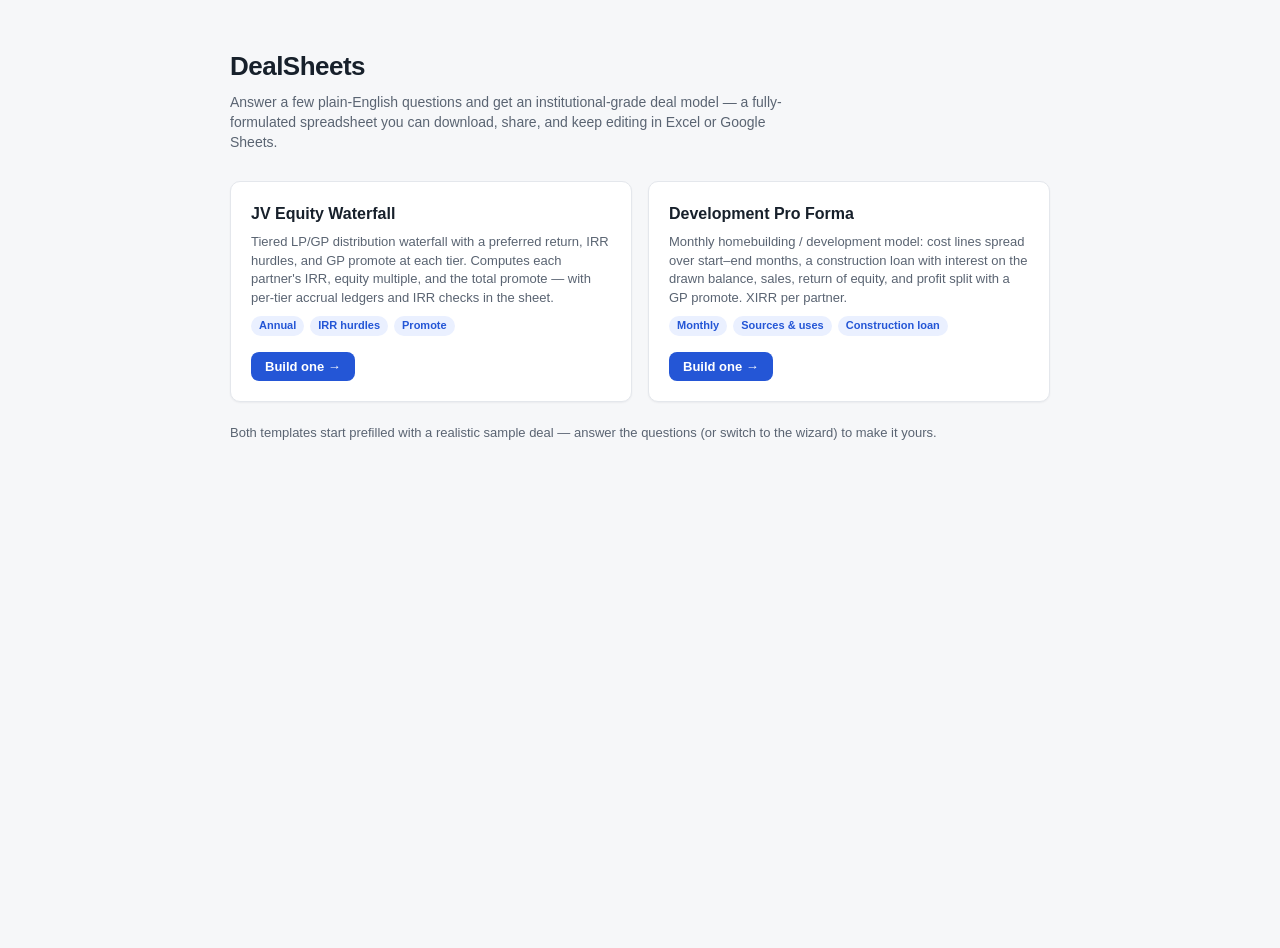
==== dealsheets/index.html @ 5b687bc7 "Add DealSheets app at /dealsheets Deal-model generator (JV waterfall + development pro forma): answe" ====
<!doctype html>
<html lang="en">
  <head>
    <meta charset="UTF-8" />
    
    <meta name="viewport" content="width=device-width, initial-scale=1.0" />
    <title>DealSheets — build deal models from simple questions</title>
    <script type="module" crossorigin src="/dealsheets/assets/index-zKl53fLF.js"></script>
    <link rel="stylesheet" crossorigin href="/dealsheets/assets/index-DGvb9hYg.css">
  </head>
  <body>
    <div id="root"></div>
  </body>
</html>
---- dealsheets/assets/index-DGvb9hYg.css ----
:root{--bg:#f6f7f9;--surface:#fff;--border:#e4e7ec;--border-strong:#cfd4dc;--ink:#17202b;--ink-2:#5a6472;--ink-3:#8a93a1;--accent:#2456d6;--accent-ink:#fff;--accent-soft:#eaf0ff;--good:#17734f;--bad:#b42318;--radius:10px;--shadow:0 1px 2px #1018280d;font-family:Inter,-apple-system,BlinkMacSystemFont,Segoe UI,Roboto,sans-serif}*{box-sizing:border-box}html,body,#root{height:100%}body{background:var(--bg);color:var(--ink);margin:0;font-size:14px;line-height:1.45}.app{flex-direction:column;height:100%;display:flex}.topbar{background:var(--surface);border-bottom:1px solid var(--border);align-items:center;gap:14px;padding:10px 20px;display:flex}.topbar .brand{letter-spacing:-.01em;font-size:15px;font-weight:700}.topbar .brand span{color:var(--accent)}.topbar .deal-name{color:var(--ink-2);text-overflow:ellipsis;white-space:nowrap;font-size:13px;overflow:hidden}.topbar .spacer{flex:1}.mode-toggle{border:1px solid var(--border-strong);border-radius:8px;display:inline-flex;overflow:hidden}.mode-toggle button{background:var(--surface);color:var(--ink-2);cursor:pointer;border:none;padding:6px 14px;font-size:13px;font-weight:600}.mode-toggle button.active{background:var(--accent);color:var(--accent-ink)}button.ghost{border:1px solid var(--border-strong);background:var(--surface);color:var(--ink);cursor:pointer;border-radius:8px;padding:6px 12px;font-size:13px;font-weight:600}button.ghost:hover{border-color:var(--ink-3)}button.primary{background:var(--accent);color:var(--accent-ink);cursor:pointer;border:none;border-radius:8px;padding:7px 14px;font-size:13px;font-weight:600}button.primary:hover{filter:brightness(1.06)}button:disabled{opacity:.5;cursor:default}.gallery{max-width:860px;margin:48px auto;padding:0 20px}.gallery h1{letter-spacing:-.02em;margin:0 0 6px;font-size:26px}.gallery .sub{color:var(--ink-2);max-width:560px;margin:0 0 28px}.cards{grid-template-columns:repeat(auto-fit,minmax(300px,1fr));gap:16px;display:grid}.card{background:var(--surface);border:1px solid var(--border);border-radius:var(--radius);box-shadow:var(--shadow);flex-direction:column;gap:8px;padding:20px;display:flex}.card h2{margin:0;font-size:16px}.card p{color:var(--ink-2);flex:1;margin:0;font-size:13px}.card .tags{flex-wrap:wrap;gap:6px;display:flex}.card .tag{background:var(--accent-soft);color:var(--accent);border-radius:99px;padding:2px 8px;font-size:11px;font-weight:600}.card button{align-self:flex-start;margin-top:8px}.gallery .import-row{color:var(--ink-2);margin-top:22px;font-size:13px}.gallery .import-row button{margin-left:8px}.builder{flex:1;min-height:0;display:flex}.pane-left{border-right:1px solid var(--border);background:var(--surface);flex-direction:column;width:460px;min-width:380px;min-height:0;display:flex}.pane-right{flex:1;min-width:0;padding:20px 24px;overflow-y:auto}.wizard{flex-direction:column;flex:1;min-height:0;display:flex}.wizard-steps{flex-wrap:wrap;gap:4px;padding:12px 16px 0;display:flex}.wizard-steps button{color:var(--ink-3);cursor:pointer;background:0 0;border:none;border-radius:6px;padding:6px 10px;font-size:12.5px;font-weight:600}.wizard-steps button.active{background:var(--accent-soft);color:var(--accent)}.wizard-steps button.done{color:var(--ink-2)}.wizard-body{flex:1;padding:16px;overflow-y:auto}.wizard-body h3{margin:0 0 4px;font-size:15px}.wizard-body .step-help{color:var(--ink-2);margin:0 0 16px;font-size:12.5px}.wizard-nav{border-top:1px solid var(--border);justify-content:space-between;padding:12px 16px;display:flex}.field{margin-bottom:14px}.field label{color:var(--ink-2);margin-bottom:4px;font-size:12px;font-weight:600;display:block}.field .hint{color:var(--ink-3);margin-top:3px;font-size:11.5px}.field input[type=text],.field input[type=month]{border:1px solid var(--border-strong);width:100%;color:var(--ink);background:var(--surface);font-variant-numeric:tabular-nums;border-radius:8px;padding:7px 10px;font-size:14px}.field input:focus{outline:2px solid var(--accent-soft);border-color:var(--accent)}.field-row{grid-template-columns:1fr 1fr;gap:12px;display:grid}.array-table{border-collapse:collapse;width:100%}.array-table th{text-align:left;text-transform:uppercase;letter-spacing:.04em;color:var(--ink-3);padding:4px 6px;font-size:11px;font-weight:600}.array-table td{padding:3px 4px}.array-table input{border:1px solid var(--border-strong);font-variant-numeric:tabular-nums;border-radius:6px;width:100%;padding:6px 8px;font-size:13px}.array-table .row-del{color:var(--ink-3);cursor:pointer;background:0 0;border:none;padding:2px 6px;font-size:15px}.array-table .row-del:hover{color:var(--bad)}.add-row{margin-top:8px}.chat{flex-direction:column;flex:1;min-height:0;display:flex}.chat-log{flex-direction:column;flex:1;gap:10px;padding:16px;display:flex;overflow-y:auto}.msg{white-space:pre-wrap;border-radius:12px;max-width:85%;padding:9px 12px;font-size:13.5px}.msg.bot{background:var(--bg);border:1px solid var(--border);border-bottom-left-radius:4px;align-self:flex-start}.msg.user{background:var(--accent);color:var(--accent-ink);border-bottom-right-radius:4px;align-self:flex-end}.msg.error{background:#fdf3f2;border-color:#f2c1bd}.chat-chips{flex-wrap:wrap;gap:6px;padding:0 16px 8px;display:flex}.chip{border:1px solid var(--border-strong);background:var(--surface);color:var(--accent);cursor:pointer;border-radius:99px;padding:4px 10px;font-size:12.5px;font-weight:600}.chip:hover{background:var(--accent-soft)}.chat-input{border-top:1px solid var(--border);gap:8px;padding:10px 16px 14px;display:flex}.chat-input input{border:1px solid var(--border-strong);border-radius:8px;flex:1;padding:9px 12px;font-size:14px}.chat-input input:focus{outline:2px solid var(--accent-soft);border-color:var(--accent)}.chat-progress{color:var(--ink-3);padding:8px 16px 0;font-size:11.5px}.preview h2{text-transform:uppercase;letter-spacing:.05em;color:var(--ink-3);margin:22px 0 10px;font-size:13px}.preview h2:first-child{margin-top:0}.tiles{grid-template-columns:repeat(auto-fill,minmax(150px,1fr));gap:10px;display:grid}.tile{background:var(--surface);border:1px solid var(--border);border-radius:var(--radius);box-shadow:var(--shadow);padding:12px 14px}.tile .t-label{text-transform:uppercase;letter-spacing:.04em;color:var(--ink-2);font-size:11px;font-weight:600}.tile .t-value{letter-spacing:-.01em;font-variant-numeric:tabular-nums;margin-top:2px;font-size:21px;font-weight:650}.tile .t-sub{color:var(--ink-3);margin-top:1px;font-size:11.5px}.tablecard{background:var(--surface);border:1px solid var(--border);border-radius:var(--radius);box-shadow:var(--shadow);overflow-x:auto}table.data{border-collapse:collapse;width:100%;font-size:13px}table.data th{text-align:right;text-transform:uppercase;letter-spacing:.04em;color:var(--ink-3);border-bottom:1px solid var(--border);white-space:nowrap;padding:8px 12px;font-size:11px;font-weight:600}table.data th:first-child,table.data td:first-child{text-align:left;background:var(--surface);position:sticky;left:0}table.data td{text-align:right;border-bottom:1px solid var(--bg);font-variant-numeric:tabular-nums;white-space:nowrap;color:var(--ink);padding:6px 12px}table.data tr.section td{border-top:1px solid var(--border);font-weight:650}table.data tr.muted td{color:var(--ink-3)}table.data tr:last-child td{border-bottom:none}.preview .invalid{color:var(--bad);border-radius:var(--radius);background:#fdf3f2;border:1px solid #f2c1bd;padding:14px 16px;font-size:13px}.export-bar{flex-wrap:wrap;align-items:center;gap:8px;margin-bottom:18px;display:flex}.export-bar .note{color:var(--ink-3);font-size:12px}@media (width<=860px){.builder{flex-direction:column}.pane-left{border-right:none;border-bottom:1px solid var(--border);width:100%;min-width:0;max-height:55vh}}
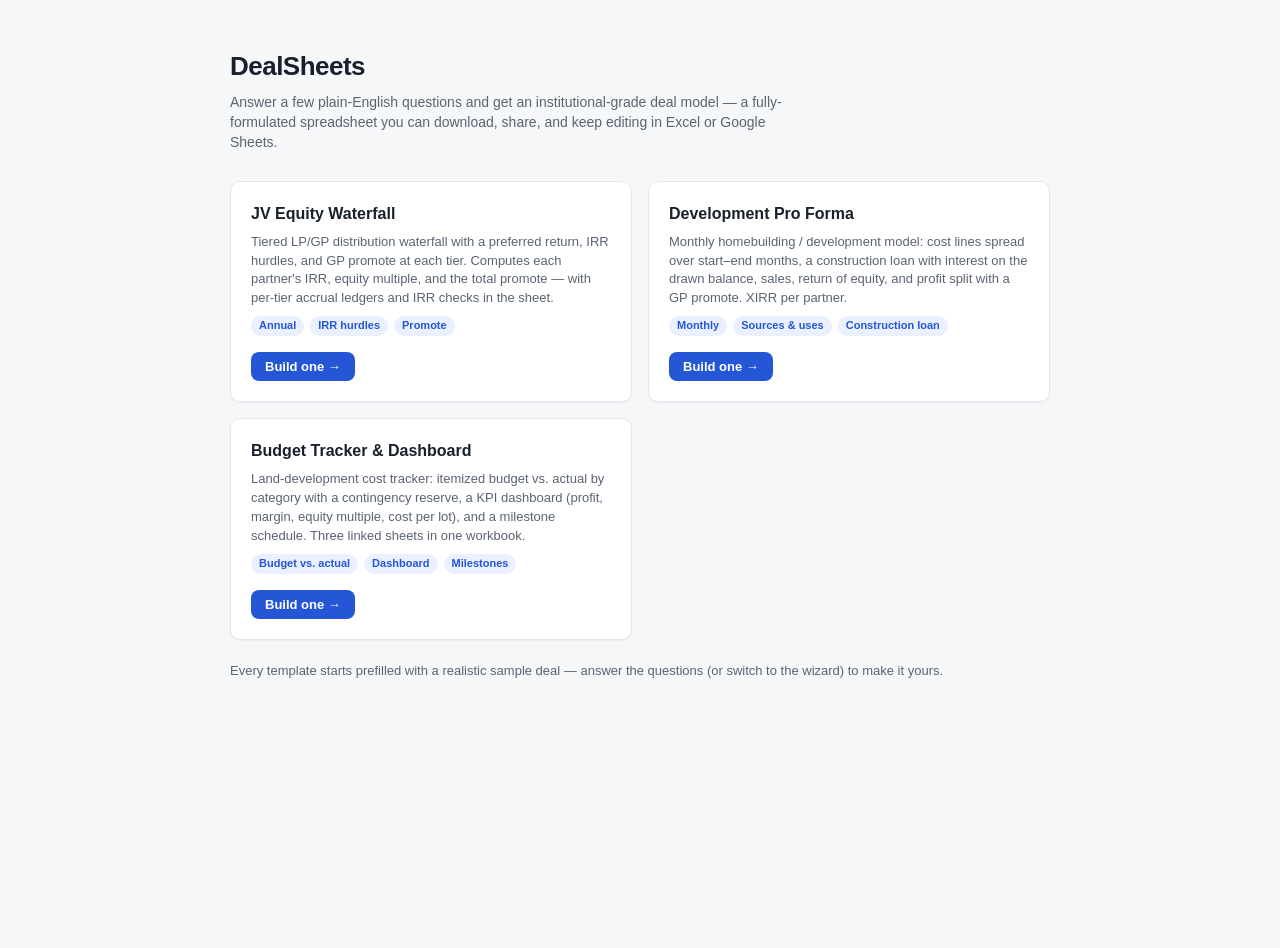
==== commit f4e70ae0: "Update /dealsheets app" ====
--- a/dealsheets/index.html
+++ b/dealsheets/index.html
@@ -5,7 +5,7 @@
     
     <meta name="viewport" content="width=device-width, initial-scale=1.0" />
     <title>DealSheets — build deal models from simple questions</title>
-    <script type="module" crossorigin src="/dealsheets/assets/index-zKl53fLF.js"></script>
+    <script type="module" crossorigin src="/dealsheets/assets/index-BJavpCD1.js"></script>
     <link rel="stylesheet" crossorigin href="/dealsheets/assets/index-DGvb9hYg.css">
   </head>
   <body>
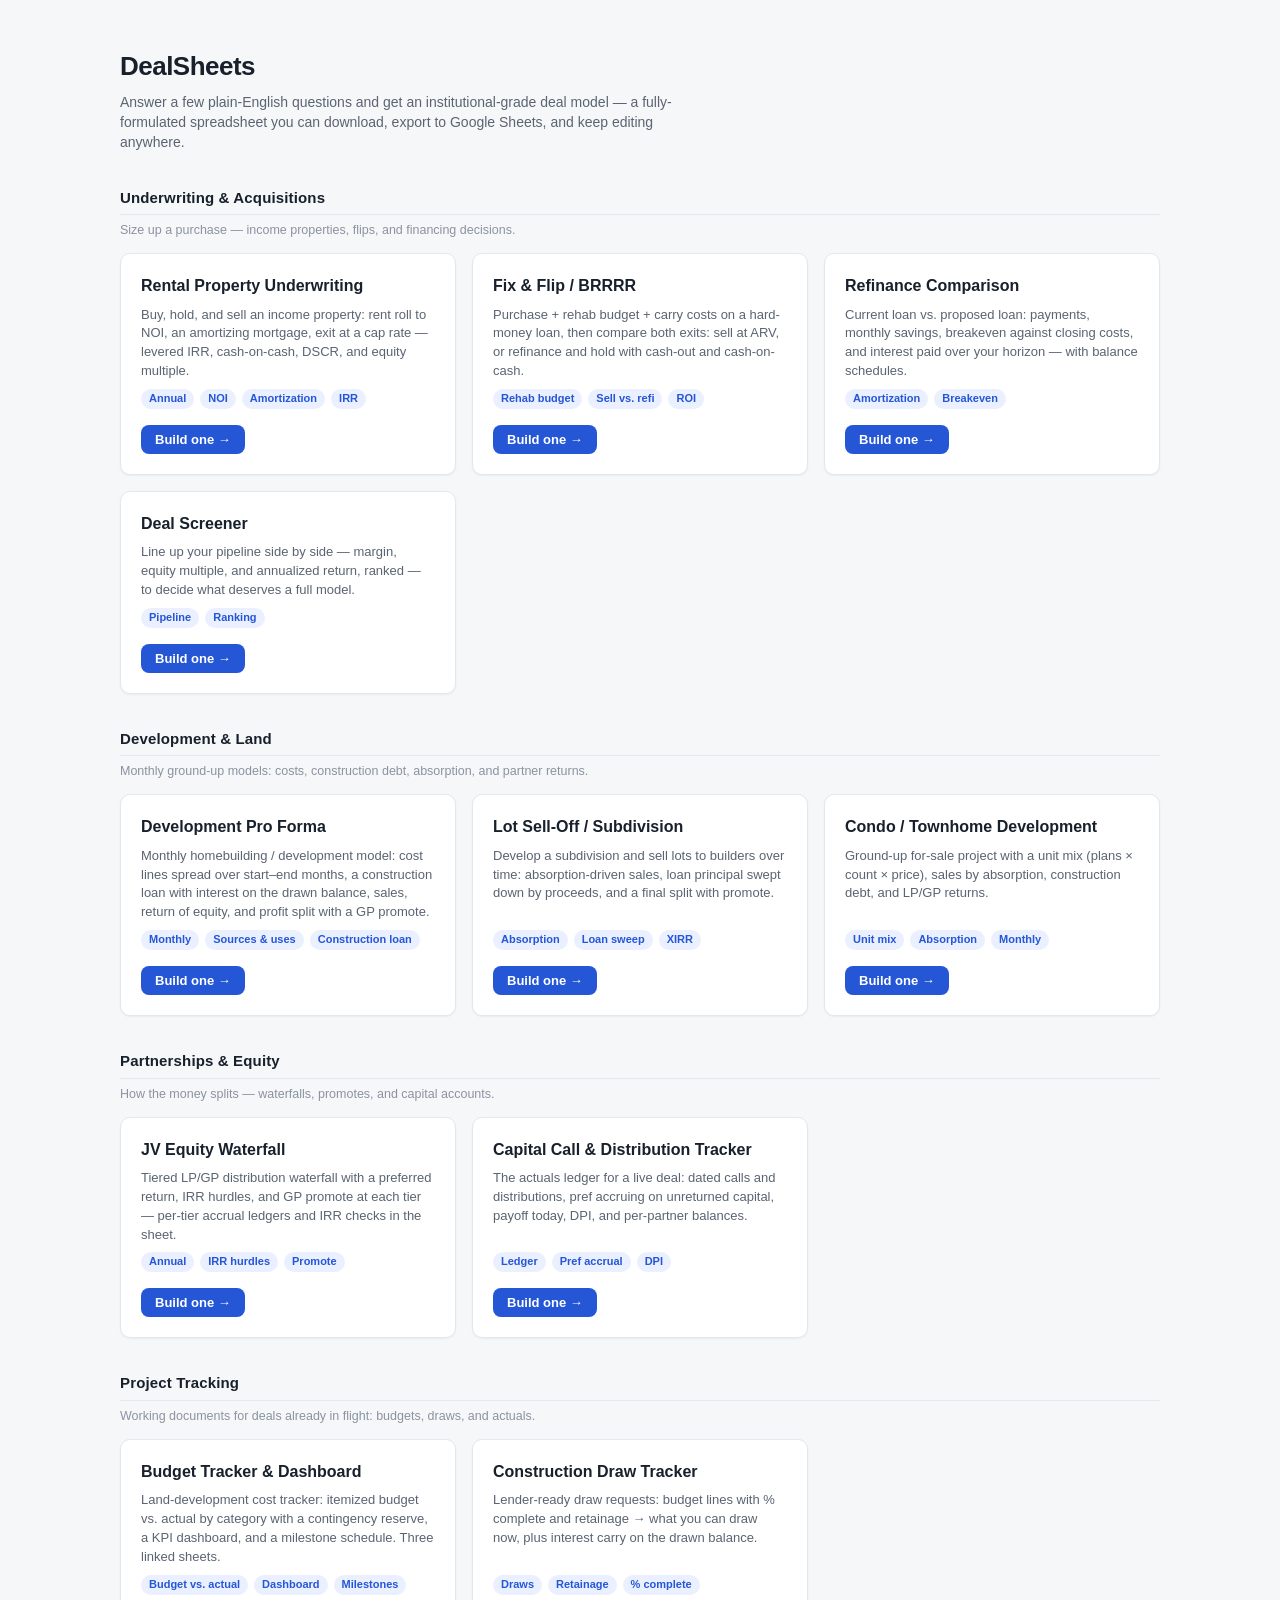
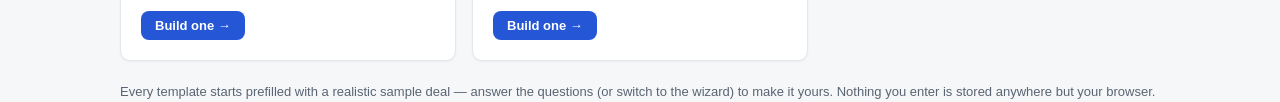
==== commit 74603cb1: "Update /dealsheets app" ====
--- a/dealsheets/index.html
+++ b/dealsheets/index.html
@@ -5,8 +5,8 @@
     
     <meta name="viewport" content="width=device-width, initial-scale=1.0" />
     <title>DealSheets — build deal models from simple questions</title>
-    <script type="module" crossorigin src="/dealsheets/assets/index-BJavpCD1.js"></script>
-    <link rel="stylesheet" crossorigin href="/dealsheets/assets/index-DGvb9hYg.css">
+    <script type="module" crossorigin src="/dealsheets/assets/index-NMToVoHf.js"></script>
+    <link rel="stylesheet" crossorigin href="/dealsheets/assets/index-DPpR2ZNF.css">
   </head>
   <body>
     <div id="root"></div>
--- a/dealsheets/assets/index-DPpR2ZNF.css
+++ b/dealsheets/assets/index-DPpR2ZNF.css
@@ -0,0 +1 @@
+:root{--bg:#f6f7f9;--surface:#fff;--border:#e4e7ec;--border-strong:#cfd4dc;--ink:#17202b;--ink-2:#5a6472;--ink-3:#8a93a1;--accent:#2456d6;--accent-ink:#fff;--accent-soft:#eaf0ff;--good:#17734f;--bad:#b42318;--radius:10px;--shadow:0 1px 2px #1018280d;font-family:Inter,-apple-system,BlinkMacSystemFont,Segoe UI,Roboto,sans-serif}*{box-sizing:border-box}html,body,#root{height:100%}body{background:var(--bg);color:var(--ink);margin:0;font-size:14px;line-height:1.45}.app{flex-direction:column;height:100%;display:flex}.topbar{background:var(--surface);border-bottom:1px solid var(--border);align-items:center;gap:14px;padding:10px 20px;display:flex}.topbar .brand{letter-spacing:-.01em;font-size:15px;font-weight:700}.topbar .brand span{color:var(--accent)}.topbar .deal-name{color:var(--ink-2);text-overflow:ellipsis;white-space:nowrap;font-size:13px;overflow:hidden}.topbar .spacer{flex:1}.mode-toggle{border:1px solid var(--border-strong);border-radius:8px;display:inline-flex;overflow:hidden}.mode-toggle button{background:var(--surface);color:var(--ink-2);cursor:pointer;border:none;padding:6px 14px;font-size:13px;font-weight:600}.mode-toggle button.active{background:var(--accent);color:var(--accent-ink)}button.ghost{border:1px solid var(--border-strong);background:var(--surface);color:var(--ink);cursor:pointer;border-radius:8px;padding:6px 12px;font-size:13px;font-weight:600}button.ghost:hover{border-color:var(--ink-3)}button.primary{background:var(--accent);color:var(--accent-ink);cursor:pointer;border:none;border-radius:8px;padding:7px 14px;font-size:13px;font-weight:600}button.primary:hover{filter:brightness(1.06)}button:disabled{opacity:.5;cursor:default}.gallery{max-width:860px;margin:48px auto;padding:0 20px}.gallery h1{letter-spacing:-.02em;margin:0 0 6px;font-size:26px}.gallery .sub{color:var(--ink-2);max-width:560px;margin:0 0 28px}.cards{grid-template-columns:repeat(auto-fit,minmax(300px,1fr));gap:16px;display:grid}.card{background:var(--surface);border:1px solid var(--border);border-radius:var(--radius);box-shadow:var(--shadow);flex-direction:column;gap:8px;padding:20px;display:flex}.card h2{margin:0;font-size:16px}.card p{color:var(--ink-2);flex:1;margin:0;font-size:13px}.card .tags{flex-wrap:wrap;gap:6px;display:flex}.card .tag{background:var(--accent-soft);color:var(--accent);border-radius:99px;padding:2px 8px;font-size:11px;font-weight:600}.card button{align-self:flex-start;margin-top:8px}.gallery .import-row{color:var(--ink-2);margin-top:22px;font-size:13px}.gallery .import-row button{margin-left:8px}.builder{flex:1;min-height:0;display:flex}.pane-left{border-right:1px solid var(--border);background:var(--surface);flex-direction:column;width:460px;min-width:380px;min-height:0;display:flex}.pane-right{flex:1;min-width:0;padding:20px 24px;overflow-y:auto}.wizard{flex-direction:column;flex:1;min-height:0;display:flex}.wizard-steps{flex-wrap:wrap;gap:4px;padding:12px 16px 0;display:flex}.wizard-steps button{color:var(--ink-3);cursor:pointer;background:0 0;border:none;border-radius:6px;padding:6px 10px;font-size:12.5px;font-weight:600}.wizard-steps button.active{background:var(--accent-soft);color:var(--accent)}.wizard-steps button.done{color:var(--ink-2)}.wizard-body{flex:1;padding:16px;overflow-y:auto}.wizard-body h3{margin:0 0 4px;font-size:15px}.wizard-body .step-help{color:var(--ink-2);margin:0 0 16px;font-size:12.5px}.wizard-nav{border-top:1px solid var(--border);justify-content:space-between;padding:12px 16px;display:flex}.field{margin-bottom:14px}.field label{color:var(--ink-2);margin-bottom:4px;font-size:12px;font-weight:600;display:block}.field .hint{color:var(--ink-3);margin-top:3px;font-size:11.5px}.field input[type=text],.field input[type=month]{border:1px solid var(--border-strong);width:100%;color:var(--ink);background:var(--surface);font-variant-numeric:tabular-nums;border-radius:8px;padding:7px 10px;font-size:14px}.field input:focus{outline:2px solid var(--accent-soft);border-color:var(--accent)}.field-row{grid-template-columns:1fr 1fr;gap:12px;display:grid}.array-table{border-collapse:collapse;width:100%}.array-table th{text-align:left;text-transform:uppercase;letter-spacing:.04em;color:var(--ink-3);padding:4px 6px;font-size:11px;font-weight:600}.array-table td{padding:3px 4px}.array-table input{border:1px solid var(--border-strong);font-variant-numeric:tabular-nums;border-radius:6px;width:100%;padding:6px 8px;font-size:13px}.array-table .row-del{color:var(--ink-3);cursor:pointer;background:0 0;border:none;padding:2px 6px;font-size:15px}.array-table .row-del:hover{color:var(--bad)}.add-row{margin-top:8px}.chat{flex-direction:column;flex:1;min-height:0;display:flex}.chat-log{flex-direction:column;flex:1;gap:10px;padding:16px;display:flex;overflow-y:auto}.msg{white-space:pre-wrap;border-radius:12px;max-width:85%;padding:9px 12px;font-size:13.5px}.msg.bot{background:var(--bg);border:1px solid var(--border);border-bottom-left-radius:4px;align-self:flex-start}.msg.user{background:var(--accent);color:var(--accent-ink);border-bottom-right-radius:4px;align-self:flex-end}.msg.error{background:#fdf3f2;border-color:#f2c1bd}.chat-chips{flex-wrap:wrap;gap:6px;padding:0 16px 8px;display:flex}.chip{border:1px solid var(--border-strong);background:var(--surface);color:var(--accent);cursor:pointer;border-radius:99px;padding:4px 10px;font-size:12.5px;font-weight:600}.chip:hover{background:var(--accent-soft)}.chat-input{border-top:1px solid var(--border);gap:8px;padding:10px 16px 14px;display:flex}.chat-input input{border:1px solid var(--border-strong);border-radius:8px;flex:1;padding:9px 12px;font-size:14px}.chat-input input:focus{outline:2px solid var(--accent-soft);border-color:var(--accent)}.chat-progress{color:var(--ink-3);padding:8px 16px 0;font-size:11.5px}.preview h2{text-transform:uppercase;letter-spacing:.05em;color:var(--ink-3);margin:22px 0 10px;font-size:13px}.preview h2:first-child{margin-top:0}.tiles{grid-template-columns:repeat(auto-fill,minmax(150px,1fr));gap:10px;display:grid}.tile{background:var(--surface);border:1px solid var(--border);border-radius:var(--radius);box-shadow:var(--shadow);padding:12px 14px}.tile .t-label{text-transform:uppercase;letter-spacing:.04em;color:var(--ink-2);font-size:11px;font-weight:600}.tile .t-value{letter-spacing:-.01em;font-variant-numeric:tabular-nums;margin-top:2px;font-size:21px;font-weight:650}.tile .t-sub{color:var(--ink-3);margin-top:1px;font-size:11.5px}.tablecard{background:var(--surface);border:1px solid var(--border);border-radius:var(--radius);box-shadow:var(--shadow);overflow-x:auto}table.data{border-collapse:collapse;width:100%;font-size:13px}table.data th{text-align:right;text-transform:uppercase;letter-spacing:.04em;color:var(--ink-3);border-bottom:1px solid var(--border);white-space:nowrap;padding:8px 12px;font-size:11px;font-weight:600}table.data th:first-child,table.data td:first-child{text-align:left;background:var(--surface);position:sticky;left:0}table.data td{text-align:right;border-bottom:1px solid var(--bg);font-variant-numeric:tabular-nums;white-space:nowrap;color:var(--ink);padding:6px 12px}table.data tr.section td{border-top:1px solid var(--border);font-weight:650}table.data tr.muted td{color:var(--ink-3)}table.data tr:last-child td{border-bottom:none}.preview .invalid{color:var(--bad);border-radius:var(--radius);background:#fdf3f2;border:1px solid #f2c1bd;padding:14px 16px;font-size:13px}.export-bar{flex-wrap:wrap;align-items:center;gap:8px;margin-bottom:18px;display:flex}.export-bar .note{color:var(--ink-3);font-size:12px}.export-bar .gs-link{color:var(--accent);font-size:13px;font-weight:600}.export-bar .gs-error{color:var(--bad);max-width:420px;font-size:12.5px}@media (width<=860px){.builder{flex-direction:column}.pane-left{border-right:none;border-bottom:1px solid var(--border);width:100%;min-width:0;max-height:55vh}}.gallery{max-width:1080px}.gallery .section{margin-top:34px}.gallery .section-title{letter-spacing:.01em;color:var(--ink);border-bottom:1px solid var(--border);margin:0 0 2px;padding-bottom:6px;font-size:15px}.gallery .section-blurb{color:var(--ink-3);margin:6px 0 14px;font-size:12.5px}.cards{grid-template-columns:repeat(auto-fill,minmax(300px,1fr))}
